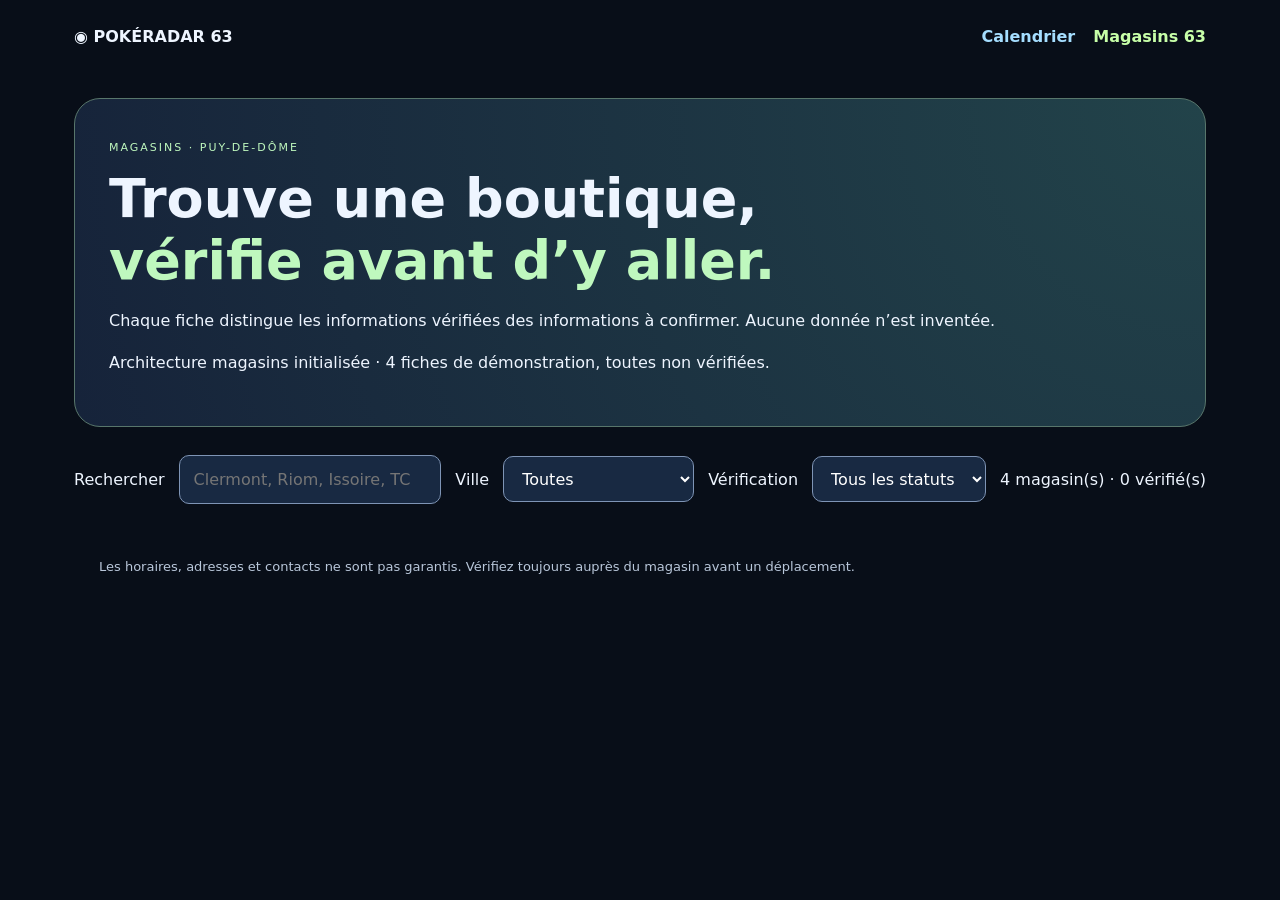
==== magasins/index.html @ 2f6a38af "Ajouter la fondation du répertoire des magasins du 63" ====
<!doctype html><html lang="fr"><head><meta charset="utf-8"><meta name="viewport" content="width=device-width,initial-scale=1"><title>PokéRadar 63 · Magasins du Puy-de-Dôme</title><link rel="stylesheet" href="stores.css"><script src="stores-data.js" defer></script><script src="stores.js" defer></script></head><body><header><strong>◉ POKÉRADAR 63</strong><nav><a href="/radar-auto/">Calendrier</a><a href="/magasins/" aria-current="page">Magasins 63</a></nav></header><main><section class="hero"><span>MAGASINS · PUY-DE-DÔME</span><h1>Trouve une boutique,<br><em>vérifie avant d’y aller.</em></h1><p>Chaque fiche distingue les informations vérifiées des informations à confirmer. Aucune donnée n’est inventée.</p><p id="health"></p></section><section class="toolbar"><label for="q">Rechercher</label><input id="q" type="search" placeholder="Clermont, Riom, Issoire, TCG…"><label for="city">Ville</label><select id="city"><option value="">Toutes</option></select><label for="verified">Vérification</label><select id="verified"><option value="">Tous les statuts</option><option value="verified">Vérifié</option><option value="unverified">À vérifier</option></select><p id="count"></p></section><div id="cards"></div><footer>Les horaires, adresses et contacts ne sont pas garantis. Vérifiez toujours auprès du magasin avant un déplacement.</footer></main></body></html>
---- magasins/stores.css ----
*{box-sizing:border-box}html{color-scheme:dark}body{margin:0;background:#080e18;color:#eef5ff;font:16px/1.6 system-ui,sans-serif}header,main{max-width:1180px;margin:auto;padding:24px}header{display:flex;justify-content:space-between;align-items:center;gap:18px}nav a{color:#a5deff;margin-left:18px;text-decoration:none;font-weight:600}nav a[aria-current]{color:#c7ffa8}.hero{padding:34px;border:1px solid #58766b;border-radius:26px;background:radial-gradient(circle at top right,#30685c77,transparent),#16233a}.hero span{font-size:11px;letter-spacing:2px;color:#bff8be}h1{font-size:clamp(32px,5vw,54px);line-height:1.15;margin:10px 0}em{color:#bff8be;font-style:normal}input,select{min-height:46px;padding:11px 14px;border-radius:10px;border:1px solid #7e94b5;background:#182942;color:#fff;font:inherit}.toolbar{display:flex;flex-wrap:wrap;gap:14px;align-items:center;padding:24px 0}.toolbar input{flex:1;min-width:220px}#cards{display:grid;grid-template-columns:repeat(auto-fit,minmax(310px,1fr));gap:18px}article{padding:22px;border:1px solid #445e7d;background:#131f34;border-radius:18px}article h2{margin:6px 0;font-size:21px}.tag{display:inline-block;padding:4px 10px;border-radius:999px;font-size:12px;font-weight:700}.verified{background:#123d22;color:#c7ffa8}.unverified{background:#4a3413;color:#ffe0a4}.muted{color:#b9c7da;font-size:14px}a{color:#a5deff}footer{padding:25px;color:#b9c7da;font-size:13px}:focus-visible{outline:3px solid #ffe0a4;outline-offset:3px}@media(max-width:640px){header,main{padding:16px}.hero{padding:22px}}
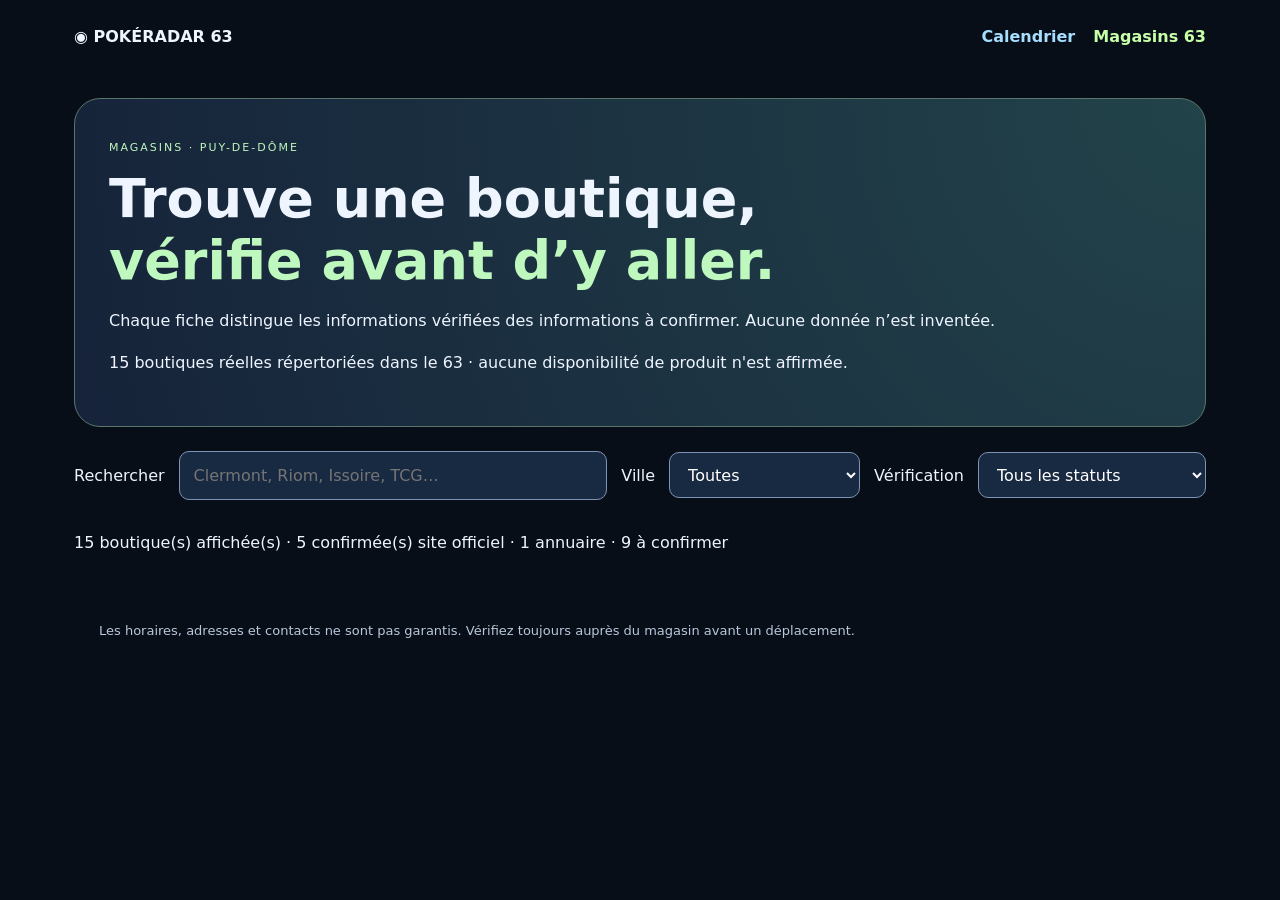
==== commit 673aaf2d: "Installer les alertes réelles, 15 magasins sourcés et le filtre anti-Incapsula - Moteur d'alertes (a" ====
--- a/magasins/index.html
+++ b/magasins/index.html
@@ -1 +1 @@
-<!doctype html><html lang="fr"><head><meta charset="utf-8"><meta name="viewport" content="width=device-width,initial-scale=1"><title>PokéRadar 63 · Magasins du Puy-de-Dôme</title><link rel="stylesheet" href="stores.css"><script src="stores-data.js" defer></script><script src="stores.js" defer></script></head><body><header><strong>◉ POKÉRADAR 63</strong><nav><a href="/radar-auto/">Calendrier</a><a href="/magasins/" aria-current="page">Magasins 63</a></nav></header><main><section class="hero"><span>MAGASINS · PUY-DE-DÔME</span><h1>Trouve une boutique,<br><em>vérifie avant d’y aller.</em></h1><p>Chaque fiche distingue les informations vérifiées des informations à confirmer. Aucune donnée n’est inventée.</p><p id="health"></p></section><section class="toolbar"><label for="q">Rechercher</label><input id="q" type="search" placeholder="Clermont, Riom, Issoire, TCG…"><label for="city">Ville</label><select id="city"><option value="">Toutes</option></select><label for="verified">Vérification</label><select id="verified"><option value="">Tous les statuts</option><option value="verified">Vérifié</option><option value="unverified">À vérifier</option></select><p id="count"></p></section><div id="cards"></div><footer>Les horaires, adresses et contacts ne sont pas garantis. Vérifiez toujours auprès du magasin avant un déplacement.</footer></main></body></html>+<!doctype html><html lang="fr"><head><meta charset="utf-8"><meta name="viewport" content="width=device-width,initial-scale=1"><title>PokéRadar 63 · Magasins du Puy-de-Dôme</title><link rel="stylesheet" href="stores.css"><script src="stores-data.js" defer></script><script src="stores.js" defer></script></head><body><header><strong>◉ POKÉRADAR 63</strong><nav><a href="/radar-auto/">Calendrier</a><a href="/magasins/" aria-current="page">Magasins 63</a></nav></header><main><section class="hero"><span>MAGASINS · PUY-DE-DÔME</span><h1>Trouve une boutique,<br><em>vérifie avant d’y aller.</em></h1><p>Chaque fiche distingue les informations vérifiées des informations à confirmer. Aucune donnée n’est inventée.</p><p id="health"></p></section><section class="toolbar"><label for="q">Rechercher</label><input id="q" type="search" placeholder="Clermont, Riom, Issoire, TCG…"><label for="city">Ville</label><select id="city"><option value="">Toutes</option></select><label for="verified">Vérification</label><select id="verified"><option value="">Tous les statuts</option><option value="official">Confirmé (site officiel)</option><option value="aggregator">Annuaire commercial</option><option value="community">TCG, à confirmer</option></select><p id="count"></p></section><div id="cards"></div><footer>Les horaires, adresses et contacts ne sont pas garantis. Vérifiez toujours auprès du magasin avant un déplacement.</footer></main></body></html>
--- a/magasins/stores.css
+++ b/magasins/stores.css
@@ -1 +1 @@
-*{box-sizing:border-box}html{color-scheme:dark}body{margin:0;background:#080e18;color:#eef5ff;font:16px/1.6 system-ui,sans-serif}header,main{max-width:1180px;margin:auto;padding:24px}header{display:flex;justify-content:space-between;align-items:center;gap:18px}nav a{color:#a5deff;margin-left:18px;text-decoration:none;font-weight:600}nav a[aria-current]{color:#c7ffa8}.hero{padding:34px;border:1px solid #58766b;border-radius:26px;background:radial-gradient(circle at top right,#30685c77,transparent),#16233a}.hero span{font-size:11px;letter-spacing:2px;color:#bff8be}h1{font-size:clamp(32px,5vw,54px);line-height:1.15;margin:10px 0}em{color:#bff8be;font-style:normal}input,select{min-height:46px;padding:11px 14px;border-radius:10px;border:1px solid #7e94b5;background:#182942;color:#fff;font:inherit}.toolbar{display:flex;flex-wrap:wrap;gap:14px;align-items:center;padding:24px 0}.toolbar input{flex:1;min-width:220px}#cards{display:grid;grid-template-columns:repeat(auto-fit,minmax(310px,1fr));gap:18px}article{padding:22px;border:1px solid #445e7d;background:#131f34;border-radius:18px}article h2{margin:6px 0;font-size:21px}.tag{display:inline-block;padding:4px 10px;border-radius:999px;font-size:12px;font-weight:700}.verified{background:#123d22;color:#c7ffa8}.unverified{background:#4a3413;color:#ffe0a4}.muted{color:#b9c7da;font-size:14px}a{color:#a5deff}footer{padding:25px;color:#b9c7da;font-size:13px}:focus-visible{outline:3px solid #ffe0a4;outline-offset:3px}@media(max-width:640px){header,main{padding:16px}.hero{padding:22px}}+*{box-sizing:border-box}html{color-scheme:dark}body{margin:0;background:#080e18;color:#eef5ff;font:16px/1.6 system-ui,sans-serif}header,main{max-width:1180px;margin:auto;padding:24px}header{display:flex;justify-content:space-between;align-items:center;gap:18px}nav a{color:#a5deff;margin-left:18px;text-decoration:none;font-weight:600}nav a[aria-current]{color:#c7ffa8}.hero{padding:34px;border:1px solid #58766b;border-radius:26px;background:radial-gradient(circle at top right,#30685c77,transparent),#16233a}.hero span{font-size:11px;letter-spacing:2px;color:#bff8be}h1{font-size:clamp(32px,5vw,54px);line-height:1.15;margin:10px 0}em{color:#bff8be;font-style:normal}input,select{min-height:46px;padding:11px 14px;border-radius:10px;border:1px solid #7e94b5;background:#182942;color:#fff;font:inherit}.toolbar{display:flex;flex-wrap:wrap;gap:14px;align-items:center;padding:24px 0}.toolbar input{flex:1;min-width:220px}#cards{display:grid;grid-template-columns:repeat(auto-fit,minmax(310px,1fr));gap:18px}article{padding:22px;border:1px solid #445e7d;background:#131f34;border-radius:18px}article h2{margin:6px 0;font-size:21px}.tag{display:inline-block;padding:4px 10px;border-radius:999px;font-size:12px;font-weight:700}.verified{background:#123d22;color:#c7ffa8}.agg{background:#12324d;color:#a5deff}.unverified{background:#4a3413;color:#ffe0a4}.src{font-size:12.5px}.muted{color:#b9c7da;font-size:14px}a{color:#a5deff}footer{padding:25px;color:#b9c7da;font-size:13px}:focus-visible{outline:3px solid #ffe0a4;outline-offset:3px}@media(max-width:640px){header,main{padding:16px}.hero{padding:22px}}
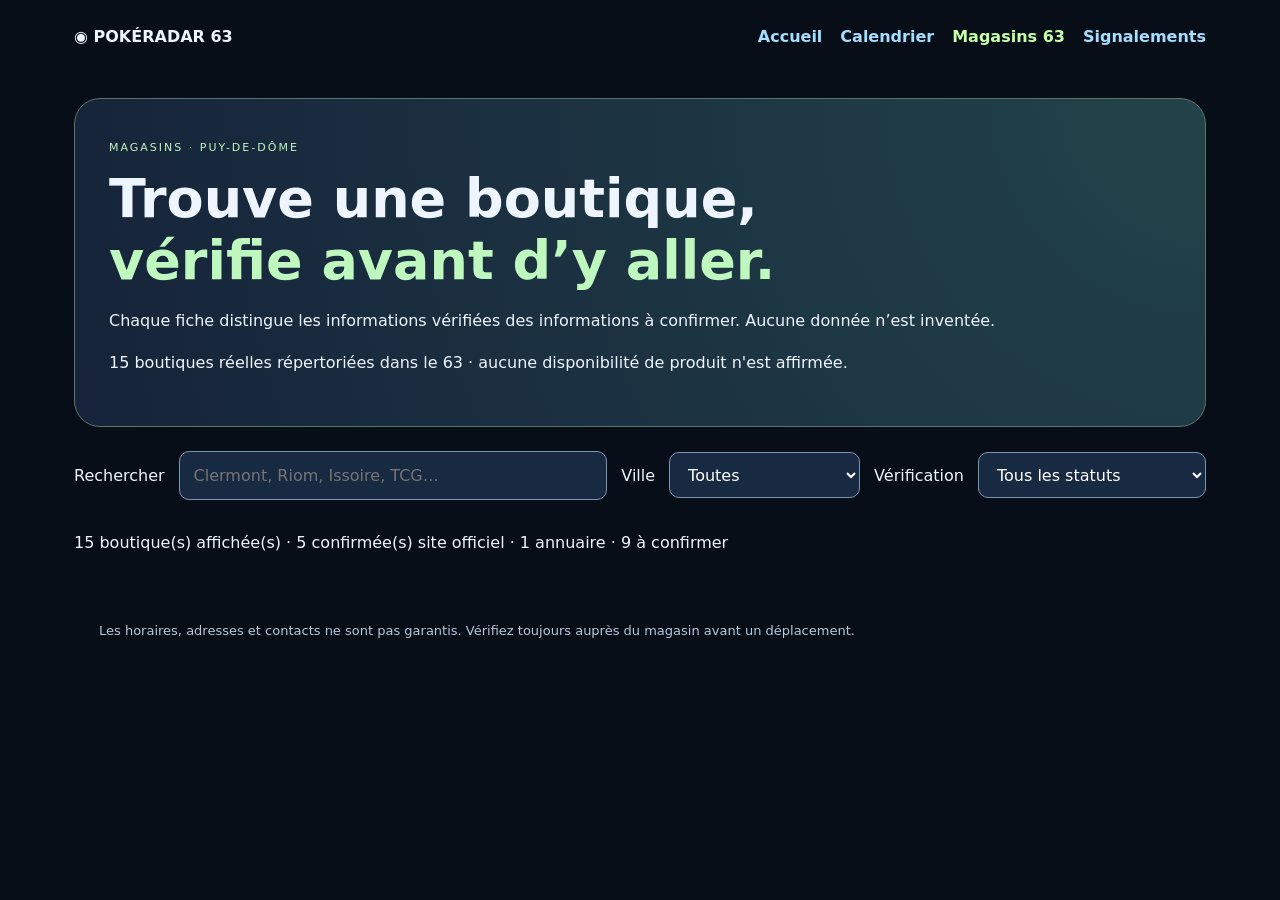
==== commit 0b111da4: "Ouvrir les signalements de disponibilité (communauté, version locale) - Page /signalements/ : observ" ====
--- a/magasins/index.html
+++ b/magasins/index.html
@@ -1 +1 @@
-<!doctype html><html lang="fr"><head><meta charset="utf-8"><meta name="viewport" content="width=device-width,initial-scale=1"><title>PokéRadar 63 · Magasins du Puy-de-Dôme</title><link rel="stylesheet" href="stores.css"><script src="stores-data.js" defer></script><script src="stores.js" defer></script></head><body><header><strong>◉ POKÉRADAR 63</strong><nav><a href="/radar-auto/">Calendrier</a><a href="/magasins/" aria-current="page">Magasins 63</a></nav></header><main><section class="hero"><span>MAGASINS · PUY-DE-DÔME</span><h1>Trouve une boutique,<br><em>vérifie avant d’y aller.</em></h1><p>Chaque fiche distingue les informations vérifiées des informations à confirmer. Aucune donnée n’est inventée.</p><p id="health"></p></section><section class="toolbar"><label for="q">Rechercher</label><input id="q" type="search" placeholder="Clermont, Riom, Issoire, TCG…"><label for="city">Ville</label><select id="city"><option value="">Toutes</option></select><label for="verified">Vérification</label><select id="verified"><option value="">Tous les statuts</option><option value="official">Confirmé (site officiel)</option><option value="aggregator">Annuaire commercial</option><option value="community">TCG, à confirmer</option></select><p id="count"></p></section><div id="cards"></div><footer>Les horaires, adresses et contacts ne sont pas garantis. Vérifiez toujours auprès du magasin avant un déplacement.</footer></main></body></html>+<!doctype html><html lang="fr"><head><meta charset="utf-8"><meta name="viewport" content="width=device-width,initial-scale=1"><title>PokéRadar 63 · Magasins du Puy-de-Dôme</title><link rel="stylesheet" href="stores.css"><script src="stores-data.js" defer></script><script src="stores.js" defer></script></head><body><header><strong>◉ POKÉRADAR 63</strong><nav><a href="/">Accueil</a><a href="/radar-auto/">Calendrier</a><a href="/magasins/" aria-current="page">Magasins 63</a><a href="/signalements/">Signalements</a></nav></header><main><section class="hero"><span>MAGASINS · PUY-DE-DÔME</span><h1>Trouve une boutique,<br><em>vérifie avant d’y aller.</em></h1><p>Chaque fiche distingue les informations vérifiées des informations à confirmer. Aucune donnée n’est inventée.</p><p id="health"></p></section><section class="toolbar"><label for="q">Rechercher</label><input id="q" type="search" placeholder="Clermont, Riom, Issoire, TCG…"><label for="city">Ville</label><select id="city"><option value="">Toutes</option></select><label for="verified">Vérification</label><select id="verified"><option value="">Tous les statuts</option><option value="official">Confirmé (site officiel)</option><option value="aggregator">Annuaire commercial</option><option value="community">TCG, à confirmer</option></select><p id="count"></p></section><div id="cards"></div><footer>Les horaires, adresses et contacts ne sont pas garantis. Vérifiez toujours auprès du magasin avant un déplacement.</footer></main></body></html>
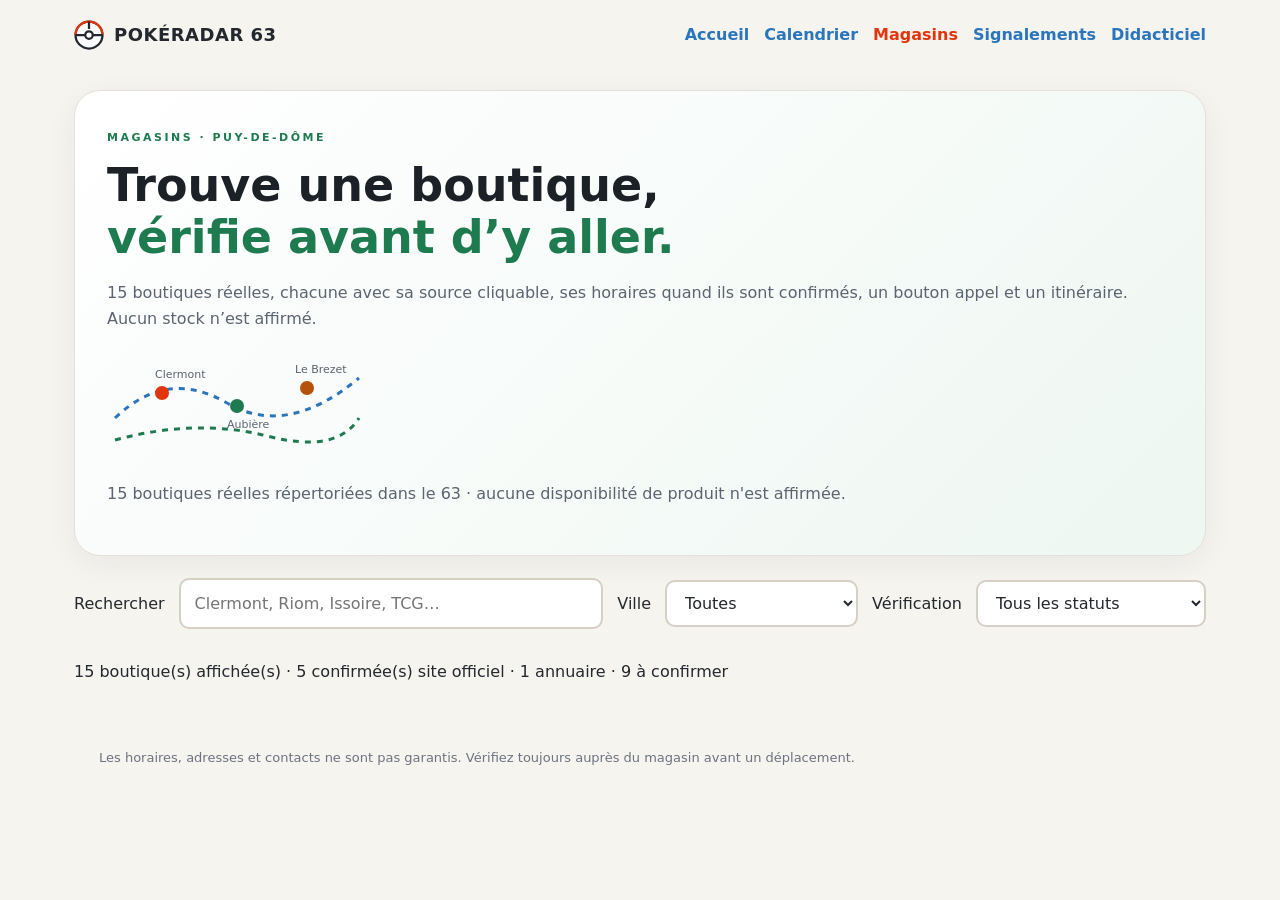
==== commit 883bc063: "Refonte visuelle claire, didacticiel illustré et correctif photos - Thème lumineux sur toutes les pa" ====
--- a/magasins/index.html
+++ b/magasins/index.html
@@ -1 +1 @@
-<!doctype html><html lang="fr"><head><meta charset="utf-8"><meta name="viewport" content="width=device-width,initial-scale=1"><title>PokéRadar 63 · Magasins du Puy-de-Dôme</title><link rel="stylesheet" href="stores.css"><script src="stores-data.js" defer></script><script src="stores.js" defer></script></head><body><header><strong>◉ POKÉRADAR 63</strong><nav><a href="/">Accueil</a><a href="/radar-auto/">Calendrier</a><a href="/magasins/" aria-current="page">Magasins 63</a><a href="/signalements/">Signalements</a></nav></header><main><section class="hero"><span>MAGASINS · PUY-DE-DÔME</span><h1>Trouve une boutique,<br><em>vérifie avant d’y aller.</em></h1><p>Chaque fiche distingue les informations vérifiées des informations à confirmer. Aucune donnée n’est inventée.</p><p id="health"></p></section><section class="toolbar"><label for="q">Rechercher</label><input id="q" type="search" placeholder="Clermont, Riom, Issoire, TCG…"><label for="city">Ville</label><select id="city"><option value="">Toutes</option></select><label for="verified">Vérification</label><select id="verified"><option value="">Tous les statuts</option><option value="official">Confirmé (site officiel)</option><option value="aggregator">Annuaire commercial</option><option value="community">TCG, à confirmer</option></select><p id="count"></p></section><div id="cards"></div><footer>Les horaires, adresses et contacts ne sont pas garantis. Vérifiez toujours auprès du magasin avant un déplacement.</footer></main></body></html>+<!doctype html><html lang="fr"><head><meta charset="utf-8"><meta name="viewport" content="width=device-width,initial-scale=1"><title>PokéRadar 63 · Magasins du Puy-de-Dôme</title><link rel="stylesheet" href="stores.css"><script src="stores-data.js" defer></script><script src="stores.js" defer></script></head><body><header><a class="brand" href="/"><svg viewBox="0 0 40 40" width="30" height="30" aria-hidden="true"><circle cx="20" cy="20" r="18" fill="#fff" stroke="#23282e" stroke-width="3"/><path d="M2 20a18 18 0 0 1 36 0" fill="none" stroke="#e3350d" stroke-width="3"/><path d="M2 20h36M20 2v10" stroke="#23282e" stroke-width="3"/><circle cx="20" cy="20" r="5" fill="#fff" stroke="#23282e" stroke-width="3"/></svg><strong>POKÉRADAR 63</strong></a><nav><a href="/">Accueil</a><a href="/radar-auto/">Calendrier</a><a href="/magasins/" aria-current="page">Magasins</a><a href="/signalements/">Signalements</a><a href="/tuto/">Didacticiel</a></nav></header><main><section class="hero"><span>MAGASINS · PUY-DE-DÔME</span><h1>Trouve une boutique,<br><em>vérifie avant d’y aller.</em></h1><p>15 boutiques réelles, chacune avec sa source cliquable, ses horaires quand ils sont confirmés, un bouton appel et un itinéraire. Aucun stock n’est affirmé.</p><div class="map" aria-hidden="true"><svg viewBox="0 0 260 110" width="260" height="110"><path d="M8 70 Q60 20 120 55 T252 30" fill="none" stroke="#2a75bb" stroke-width="3" stroke-dasharray="6 6"/><path d="M8 92 Q90 70 160 88 T252 70" fill="none" stroke="#1e7a4f" stroke-width="3" stroke-dasharray="6 6"/><g fill="#e3350d"><circle cx="55" cy="45" r="7"/></g><g fill="#1e7a4f"><circle cx="130" cy="58" r="7"/></g><g fill="#b45309"><circle cx="200" cy="40" r="7"/></g><text x="48" y="30" font-size="11" fill="#5b6470">Clermont</text><text x="120" y="80" font-size="11" fill="#5b6470">Aubière</text><text x="188" y="25" font-size="11" fill="#5b6470">Le Brezet</text></svg></div><p id="health"></p></section><section class="toolbar"><label for="q">Rechercher</label><input id="q" type="search" placeholder="Clermont, Riom, Issoire, TCG…"><label for="city">Ville</label><select id="city"><option value="">Toutes</option></select><label for="verified">Vérification</label><select id="verified"><option value="">Tous les statuts</option><option value="official">Confirmé (site officiel)</option><option value="aggregator">Annuaire commercial</option><option value="community">TCG, à confirmer</option></select><p id="count"></p></section><div id="cards"></div><footer>Les horaires, adresses et contacts ne sont pas garantis. Vérifiez toujours auprès du magasin avant un déplacement.</footer></main></body></html>
--- a/magasins/stores.css
+++ b/magasins/stores.css
@@ -1 +1 @@
-*{box-sizing:border-box}html{color-scheme:dark}body{margin:0;background:#080e18;color:#eef5ff;font:16px/1.6 system-ui,sans-serif}header,main{max-width:1180px;margin:auto;padding:24px}header{display:flex;justify-content:space-between;align-items:center;gap:18px}nav a{color:#a5deff;margin-left:18px;text-decoration:none;font-weight:600}nav a[aria-current]{color:#c7ffa8}.hero{padding:34px;border:1px solid #58766b;border-radius:26px;background:radial-gradient(circle at top right,#30685c77,transparent),#16233a}.hero span{font-size:11px;letter-spacing:2px;color:#bff8be}h1{font-size:clamp(32px,5vw,54px);line-height:1.15;margin:10px 0}em{color:#bff8be;font-style:normal}input,select{min-height:46px;padding:11px 14px;border-radius:10px;border:1px solid #7e94b5;background:#182942;color:#fff;font:inherit}.toolbar{display:flex;flex-wrap:wrap;gap:14px;align-items:center;padding:24px 0}.toolbar input{flex:1;min-width:220px}#cards{display:grid;grid-template-columns:repeat(auto-fit,minmax(310px,1fr));gap:18px}article{padding:22px;border:1px solid #445e7d;background:#131f34;border-radius:18px}article h2{margin:6px 0;font-size:21px}.tag{display:inline-block;padding:4px 10px;border-radius:999px;font-size:12px;font-weight:700}.verified{background:#123d22;color:#c7ffa8}.agg{background:#12324d;color:#a5deff}.unverified{background:#4a3413;color:#ffe0a4}.src{font-size:12.5px}.muted{color:#b9c7da;font-size:14px}a{color:#a5deff}footer{padding:25px;color:#b9c7da;font-size:13px}:focus-visible{outline:3px solid #ffe0a4;outline-offset:3px}@media(max-width:640px){header,main{padding:16px}.hero{padding:22px}}+*{box-sizing:border-box}html{color-scheme:light}body{margin:0;background:#f6f4ef;color:#23282e;font:16px/1.6 system-ui,-apple-system,"Segoe UI",Roboto,sans-serif}header,main{max-width:1180px;margin:auto;padding:20px 24px}header{display:flex;justify-content:space-between;align-items:center;gap:18px;flex-wrap:wrap}.brand{display:flex;align-items:center;gap:10px;text-decoration:none;color:inherit}.brand strong{font-size:18px;letter-spacing:.5px}nav a{color:#2a75bb;margin-left:15px;text-decoration:none;font-weight:700}nav a[aria-current]{color:#e3350d}.hero{padding:32px;border:1px solid #e5e0d8;border-radius:26px;background:linear-gradient(135deg,#ffffff,#eef7f2);box-shadow:0 8px 30px rgba(35,40,46,.06)}.hero span{font-size:11px;letter-spacing:2.5px;color:#1e7a4f;font-weight:800}h1{font-size:clamp(28px,4.4vw,46px);line-height:1.15;margin:10px 0;color:#1c2127}em{color:#1e7a4f;font-style:normal}.hero p{color:#5b6470}.map{margin-top:14px}input,select{min-height:46px;padding:11px 14px;border-radius:10px;border:2px solid #d5cfc4;background:#fff;color:#23282e;font:inherit}.toolbar{display:flex;flex-wrap:wrap;gap:14px;align-items:center;padding:22px 0}.toolbar input{flex:1;min-width:220px}#cards{display:grid;grid-template-columns:repeat(auto-fit,minmax(310px,1fr));gap:18px}article{padding:22px;border:1px solid #e5e0d8;background:#fff;border-radius:18px;box-shadow:0 4px 18px rgba(35,40,46,.05)}article h2{margin:6px 0;font-size:20px;color:#1c2127}.tag{display:inline-block;padding:4px 10px;border-radius:999px;font-size:12px;font-weight:800}.verified{background:#e0f2e8;color:#14532d}.agg{background:#e3edfa;color:#1d4f82}.unverified{background:#fdf0e0;color:#8a4b0d}.muted{color:#6b7280;font-size:14px}.src{font-size:12.5px}a{color:#2a75bb}footer{padding:25px;color:#6b7280;font-size:13px}:focus-visible{outline:3px solid #b45309;outline-offset:3px}@media(max-width:640px){header,main{padding:16px}.hero{padding:22px}}
